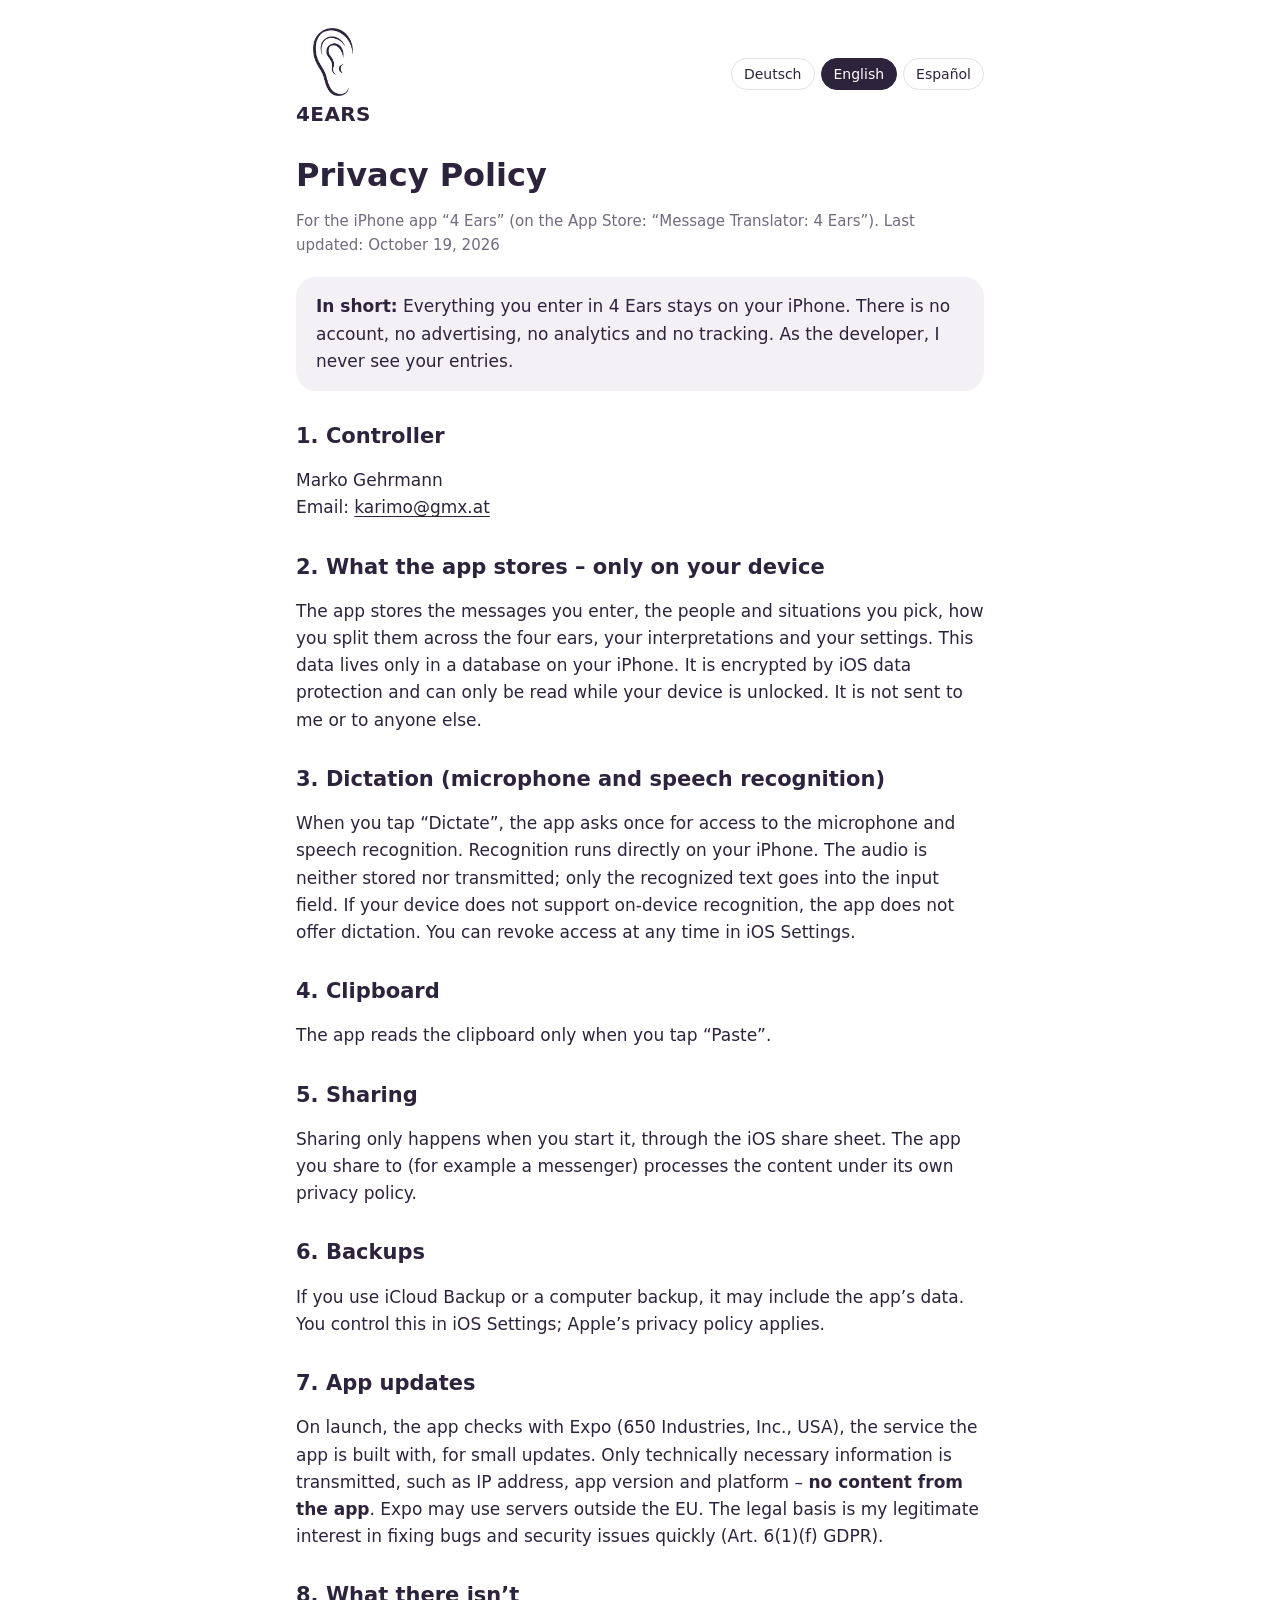
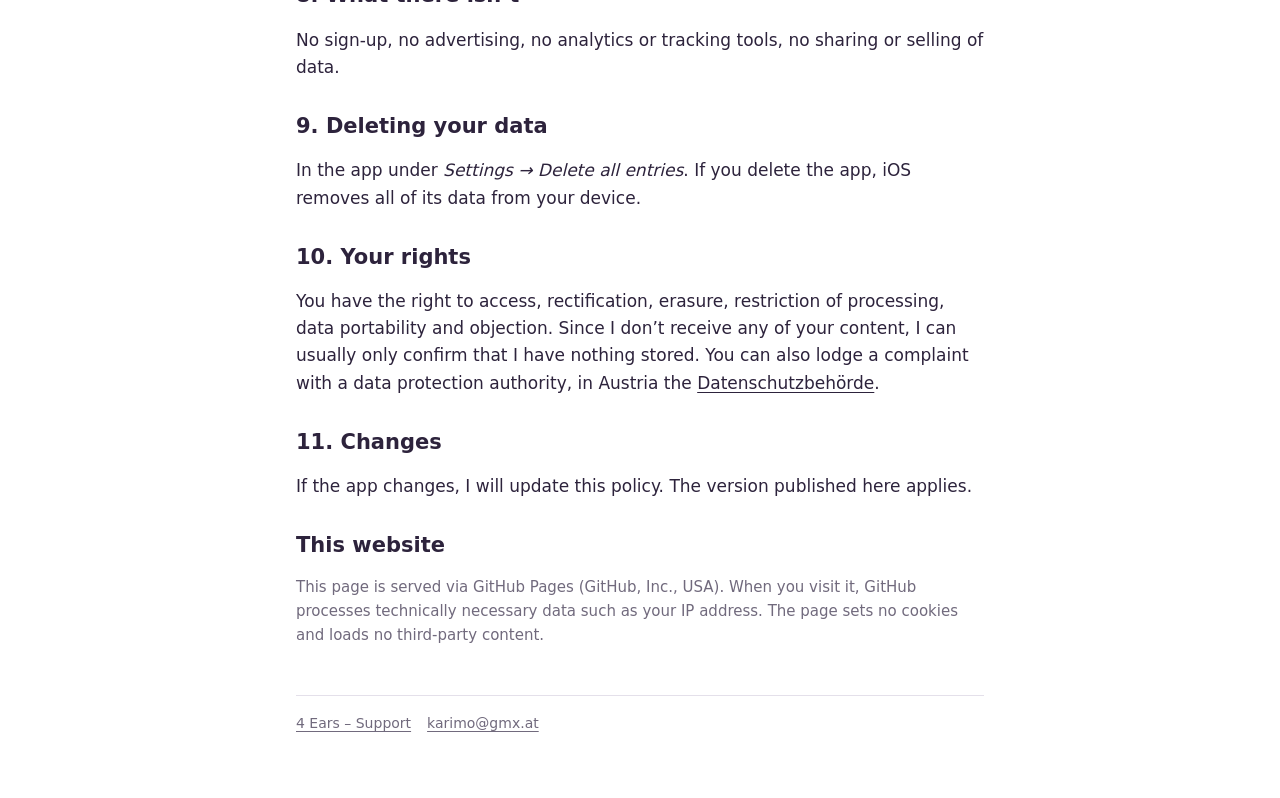
==== datenschutz.html @ 1b4c370c "Support- und Datenschutzseite von 4 Ears Co-Authored-By: Claude Opus 5.5 <noreply@anthropic.com> Cla" ====
<!doctype html>
<html lang="de">
<head>
<meta charset="utf-8">
<meta name="viewport" content="width=device-width, initial-scale=1">
<title>Datenschutz – 4 Ears</title>
<link rel="icon" href="favicon.png">
<link rel="apple-touch-icon" href="apple-touch-icon.png">
<link rel="stylesheet" href="seite.css">
<script src="sprache.js"></script>
</head>
<body>
<main>
  <div class="kopf">
    <a class="marke" href="./"><span class="ohr" aria-hidden="true"></span><b>4EARS</b></a>
    <div class="sprachen" role="group" aria-label="Sprache / Language / Idioma">
      <button type="button" value="de" aria-pressed="false">Deutsch</button>
      <button type="button" value="en" aria-pressed="false">English</button>
      <button type="button" value="es" aria-pressed="false">Español</button>
    </div>
  </div>

  <!-- ===================== Deutsch ===================== -->
  <article data-lang="de" lang="de">
    <h1>Datenschutzerklärung</h1>
    <p class="stand">Für die iPhone-App „4 Ears“ (im App Store: „Message Translator: 4 Ears“). Stand: 19. Oktober 2026</p>

    <div class="kurz"><p><b>Kurz gesagt:</b> Alles, was du in 4 Ears eingibst, bleibt auf deinem iPhone. Es gibt kein Konto, keine Werbung, keine Analyse und kein Tracking. Ich als Entwickler bekomme deine Einträge nie zu sehen.</p></div>

    <h2>1. Verantwortlich</h2>
    <p>Marko Gehrmann<br>E-Mail: <a href="mailto:karimo@gmx.at">karimo@gmx.at</a></p>

    <h2>2. Was die App speichert – nur auf deinem Gerät</h2>
    <p>Die App speichert die Nachrichten, die du eingibst, die gewählten Personen und Situationen, deine Verteilung auf die vier Ohren, deine Deutungen und deine Einstellungen. Diese Daten liegen ausschließlich in einer Datenbank auf deinem iPhone. Sie sind durch den iOS-Datenschutz verschlüsselt und nur bei entsperrtem Gerät lesbar. Sie werden nicht an mich oder an Dritte übertragen.</p>

    <h2>3. Diktieren (Mikrofon und Spracherkennung)</h2>
    <p>Wenn du auf „Einsprechen“ tippst, fragt die App einmalig nach Zugriff auf Mikrofon und Spracherkennung. Die Erkennung läuft direkt auf deinem iPhone. Die Aufnahme wird nicht gespeichert und nicht übertragen, nur der erkannte Text landet im Eingabefeld. Unterstützt dein Gerät keine Erkennung auf dem Gerät, bietet die App das Diktieren nicht an. Den Zugriff kannst du jederzeit in den iOS-Einstellungen widerrufen.</p>

    <h2>4. Zwischenablage</h2>
    <p>Die App liest die Zwischenablage nur, wenn du auf „Einfügen“ tippst.</p>

    <h2>5. Teilen</h2>
    <p>Teilen geschieht nur, wenn du es auslöst – über das Teilen-Menü von iOS. Die App, an die du teilst (z. B. ein Messenger), verarbeitet die Inhalte nach ihren eigenen Datenschutzbestimmungen.</p>

    <h2>6. Backups</h2>
    <p>Wenn du iCloud-Backup oder ein Backup am Computer nutzt, kann es die Daten der App enthalten. Das steuerst du in den iOS-Einstellungen; dafür gelten die Datenschutzbestimmungen von Apple.</p>

    <h2>7. App-Aktualisierungen</h2>
    <p>Beim Start fragt die App bei Expo (650 Industries, Inc., USA), dem Dienst, mit dem die App gebaut ist, nach kleinen Aktualisierungen. Dabei werden nur technisch nötige Angaben übertragen, etwa IP-Adresse, App-Version und Plattform – <b>keine Inhalte aus der App</b>. Expo kann dafür Server außerhalb der EU nutzen. Rechtsgrundlage ist mein berechtigtes Interesse, Fehler und Sicherheitslücken schnell zu beheben (Art. 6 Abs. 1 lit. f DSGVO).</p>

    <h2>8. Was es nicht gibt</h2>
    <p>Keine Registrierung, keine Werbung, keine Analyse- oder Tracking-Werkzeuge, keine Weitergabe oder Verkauf von Daten.</p>

    <h2>9. Daten löschen</h2>
    <p>In der App unter <i>Einstellungen → Alle Einträge löschen</i>. Wenn du die App löschst, entfernt iOS alle ihre Daten vom Gerät.</p>

    <h2>10. Deine Rechte</h2>
    <p>Du hast das Recht auf Auskunft, Berichtigung, Löschung, Einschränkung der Verarbeitung, Datenübertragbarkeit und Widerspruch. Da ich keine Inhalte von dir erhalte, kann ich dazu in der Regel nur bestätigen, dass ich nichts gespeichert habe. Du kannst dich außerdem bei einer Datenschutzbehörde beschweren, in Österreich bei der <a href="https://www.dsb.gv.at">Datenschutzbehörde</a>.</p>

    <h2>11. Änderungen</h2>
    <p>Ändert sich etwas an der App, passe ich diese Erklärung an. Es gilt die hier veröffentlichte Fassung.</p>

    <h2>Diese Webseite</h2>
    <p class="klein">Diese Seite wird über GitHub Pages (GitHub, Inc., USA) bereitgestellt. Beim Aufruf verarbeitet GitHub technisch nötige Daten wie deine IP-Adresse. Die Seite setzt keine Cookies und lädt keine Inhalte von Dritten.</p>
  </article>

  <!-- ===================== English ===================== -->
  <article data-lang="en" lang="en">
    <h1>Privacy Policy</h1>
    <p class="stand">For the iPhone app “4 Ears” (on the App Store: “Message Translator: 4 Ears”). Last updated: October 19, 2026</p>

    <div class="kurz"><p><b>In short:</b> Everything you enter in 4 Ears stays on your iPhone. There is no account, no advertising, no analytics and no tracking. As the developer, I never see your entries.</p></div>

    <h2>1. Controller</h2>
    <p>Marko Gehrmann<br>Email: <a href="mailto:karimo@gmx.at">karimo@gmx.at</a></p>

    <h2>2. What the app stores – only on your device</h2>
    <p>The app stores the messages you enter, the people and situations you pick, how you split them across the four ears, your interpretations and your settings. This data lives only in a database on your iPhone. It is encrypted by iOS data protection and can only be read while your device is unlocked. It is not sent to me or to anyone else.</p>

    <h2>3. Dictation (microphone and speech recognition)</h2>
    <p>When you tap “Dictate”, the app asks once for access to the microphone and speech recognition. Recognition runs directly on your iPhone. The audio is neither stored nor transmitted; only the recognized text goes into the input field. If your device does not support on-device recognition, the app does not offer dictation. You can revoke access at any time in iOS Settings.</p>

    <h2>4. Clipboard</h2>
    <p>The app reads the clipboard only when you tap “Paste”.</p>

    <h2>5. Sharing</h2>
    <p>Sharing only happens when you start it, through the iOS share sheet. The app you share to (for example a messenger) processes the content under its own privacy policy.</p>

    <h2>6. Backups</h2>
    <p>If you use iCloud Backup or a computer backup, it may include the app’s data. You control this in iOS Settings; Apple’s privacy policy applies.</p>

    <h2>7. App updates</h2>
    <p>On launch, the app checks with Expo (650 Industries, Inc., USA), the service the app is built with, for small updates. Only technically necessary information is transmitted, such as IP address, app version and platform – <b>no content from the app</b>. Expo may use servers outside the EU. The legal basis is my legitimate interest in fixing bugs and security issues quickly (Art. 6(1)(f) GDPR).</p>

    <h2>8. What there isn’t</h2>
    <p>No sign-up, no advertising, no analytics or tracking tools, no sharing or selling of data.</p>

    <h2>9. Deleting your data</h2>
    <p>In the app under <i>Settings → Delete all entries</i>. If you delete the app, iOS removes all of its data from your device.</p>

    <h2>10. Your rights</h2>
    <p>You have the right to access, rectification, erasure, restriction of processing, data portability and objection. Since I don’t receive any of your content, I can usually only confirm that I have nothing stored. You can also lodge a complaint with a data protection authority, in Austria the <a href="https://www.dsb.gv.at">Datenschutzbehörde</a>.</p>

    <h2>11. Changes</h2>
    <p>If the app changes, I will update this policy. The version published here applies.</p>

    <h2>This website</h2>
    <p class="klein">This page is served via GitHub Pages (GitHub, Inc., USA). When you visit it, GitHub processes technically necessary data such as your IP address. The page sets no cookies and loads no third-party content.</p>
  </article>

  <!-- ===================== Español ===================== -->
  <article data-lang="es" lang="es">
    <h1>Política de privacidad</h1>
    <p class="stand">Para la app de iPhone «4 Ears» (en el App Store: «Message Translator: 4 Ears»). Última actualización: 19 de octubre de 2026</p>

    <div class="kurz"><p><b>En resumen:</b> todo lo que escribes en 4 Ears se queda en tu iPhone. No hay cuenta, ni publicidad, ni análisis, ni rastreo. Como desarrollador, nunca veo tus entradas.</p></div>

    <h2>1. Responsable</h2>
    <p>Marko Gehrmann<br>Correo: <a href="mailto:karimo@gmx.at">karimo@gmx.at</a></p>

    <h2>2. Qué guarda la app – solo en tu dispositivo</h2>
    <p>La app guarda los mensajes que escribes, las personas y situaciones que eliges, cómo los repartes entre las cuatro orejas, tus interpretaciones y tus ajustes. Estos datos están únicamente en una base de datos en tu iPhone. Están cifrados por la protección de datos de iOS y solo se pueden leer con el dispositivo desbloqueado. No se envían ni a mí ni a terceros.</p>

    <h2>3. Dictado (micrófono y reconocimiento de voz)</h2>
    <p>Al tocar «Dictar», la app pide una vez acceso al micrófono y al reconocimiento de voz. El reconocimiento se realiza directamente en tu iPhone. El audio no se guarda ni se transmite; solo el texto reconocido llega al campo de entrada. Si tu dispositivo no admite el reconocimiento en el propio dispositivo, la app no ofrece el dictado. Puedes retirar el acceso en cualquier momento en los Ajustes de iOS.</p>

    <h2>4. Portapapeles</h2>
    <p>La app solo lee el portapapeles cuando tocas «Pegar».</p>

    <h2>5. Compartir</h2>
    <p>Solo se comparte cuando tú lo inicias, mediante el menú de compartir de iOS. La app con la que compartes (por ejemplo, un servicio de mensajería) trata el contenido según su propia política de privacidad.</p>

    <h2>6. Copias de seguridad</h2>
    <p>Si usas la copia de seguridad de iCloud o del ordenador, puede incluir los datos de la app. Esto se controla en los Ajustes de iOS; se aplica la política de privacidad de Apple.</p>

    <h2>7. Actualizaciones de la app</h2>
    <p>Al iniciarse, la app consulta a Expo (650 Industries, Inc., EE. UU.), el servicio con el que está hecha, si hay pequeñas actualizaciones. Solo se transmiten datos técnicamente necesarios, como la dirección IP, la versión de la app y la plataforma – <b>ningún contenido de la app</b>. Expo puede usar servidores fuera de la UE. La base jurídica es mi interés legítimo en corregir errores y fallos de seguridad con rapidez (art. 6.1.f del RGPD).</p>

    <h2>8. Lo que no hay</h2>
    <p>Ni registro, ni publicidad, ni herramientas de análisis o rastreo, ni cesión o venta de datos.</p>

    <h2>9. Borrar tus datos</h2>
    <p>En la app, en <i>Ajustes → Borrar todas las entradas</i>. Si eliminas la app, iOS borra todos sus datos del dispositivo.</p>

    <h2>10. Tus derechos</h2>
    <p>Tienes derecho de acceso, rectificación, supresión, limitación del tratamiento, portabilidad y oposición. Como no recibo ningún contenido tuyo, normalmente solo puedo confirmar que no tengo nada guardado. También puedes presentar una reclamación ante una autoridad de protección de datos; en Austria, la <a href="https://www.dsb.gv.at">Datenschutzbehörde</a>.</p>

    <h2>11. Cambios</h2>
    <p>Si la app cambia, actualizaré esta política. Se aplica la versión publicada aquí.</p>

    <h2>Esta página web</h2>
    <p class="klein">Esta página se sirve mediante GitHub Pages (GitHub, Inc., EE. UU.). Al visitarla, GitHub trata datos técnicamente necesarios como tu dirección IP. La página no usa cookies ni carga contenido de terceros.</p>
  </article>

  <footer>
    <a href="./">4 Ears – Support</a>
    <a href="mailto:karimo@gmx.at">karimo@gmx.at</a>
  </footer>
</main>
</body>
</html>
---- seite.css ----
/* 4 Ears – öffentliche Seiten (Support, Datenschutz). Schrift liegt lokal, keine externen Aufrufe. */
@font-face { font-family: Lexend; font-weight: 400; src: url(fonts/Lexend_400Regular.ttf) format('truetype'); font-display: swap; }
@font-face { font-family: Lexend; font-weight: 800; src: url(fonts/Lexend_800ExtraBold.ttf) format('truetype'); font-display: swap; }

:root {
  --bg: #FFFFFF; --fg: #2D233C; --muted: #716A7D; --line: #E4E0EA; --card: #F3F1F6;
  --sach: #E3EEFB; --selbst: #E1F3E7; --bez: #FFF2D9; --appell: #FBE3E8;
  color-scheme: light dark;
}
@media (prefers-color-scheme: dark) {
  :root { --bg: #15121B; --fg: #EDE9F3; --muted: #A49DAF; --line: #2E2938; --card: #201C28;
    --sach: #232C3B; --selbst: #20302A; --bez: #33301F; --appell: #352329; }
}
* { box-sizing: border-box; }
body { margin: 0; background: var(--bg); color: var(--fg); font: 400 17px/1.6 Lexend, system-ui, sans-serif; }
main { max-width: 720px; margin: 0 auto; padding: 24px 16px 64px; }
a { color: inherit; text-underline-offset: 3px; }

.kopf { display: flex; align-items: center; justify-content: space-between; gap: 12px; flex-wrap: wrap; }
.marke { display: flex; flex-direction: column; align-items: center; gap: 4px; text-decoration: none; }
.marke .ohr { width: 40px; height: 76px; background: var(--fg); -webkit-mask: url(ohr.png) center / contain no-repeat; mask: url(ohr.png) center / contain no-repeat; }
.marke b { font-weight: 800; font-size: 20px; letter-spacing: .02em; line-height: 1; }
.sprachen { display: flex; gap: 6px; }
.sprachen button { font: inherit; font-size: 14px; color: var(--fg); background: transparent; border: 1.5px solid var(--line); border-radius: 999px; padding: 4px 12px; cursor: pointer; }
.sprachen button[aria-pressed="true"] { background: var(--fg); color: var(--bg); border-color: var(--fg); }

h1 { font-weight: 800; font-size: 32px; line-height: 1.2; margin: 32px 0 8px; }
h2 { font-weight: 800; font-size: 21px; line-height: 1.3; margin: 32px 0 8px; }
.stand, .klein { color: var(--muted); font-size: 15px; }
.kurz { background: var(--card); border-radius: 20px; padding: 16px 20px; margin: 20px 0; }
.kurz p { margin: 0; }
.ohren { display: grid; grid-template-columns: 1fr 1fr; gap: 8px; margin: 20px 0; }
.ohren div { border-radius: 18px; padding: 12px 14px; font-size: 15px; }
.ohren b { display: block; font-weight: 800; }
.knopf { display: inline-block; font-weight: 800; background: var(--fg); color: var(--bg); text-decoration: none; border-radius: 999px; padding: 12px 22px; }
footer { margin-top: 48px; padding-top: 16px; border-top: 1px solid var(--line); color: var(--muted); font-size: 14px; display: flex; gap: 16px; flex-wrap: wrap; }

/* Sprachen: ohne JavaScript sind alle sichtbar, mit JavaScript nur die gewählte */
.js [data-lang]:not(.aktiv) { display: none; }
h3 { font-weight: 800; font-size: 17px; margin: 20px 0 4px; }
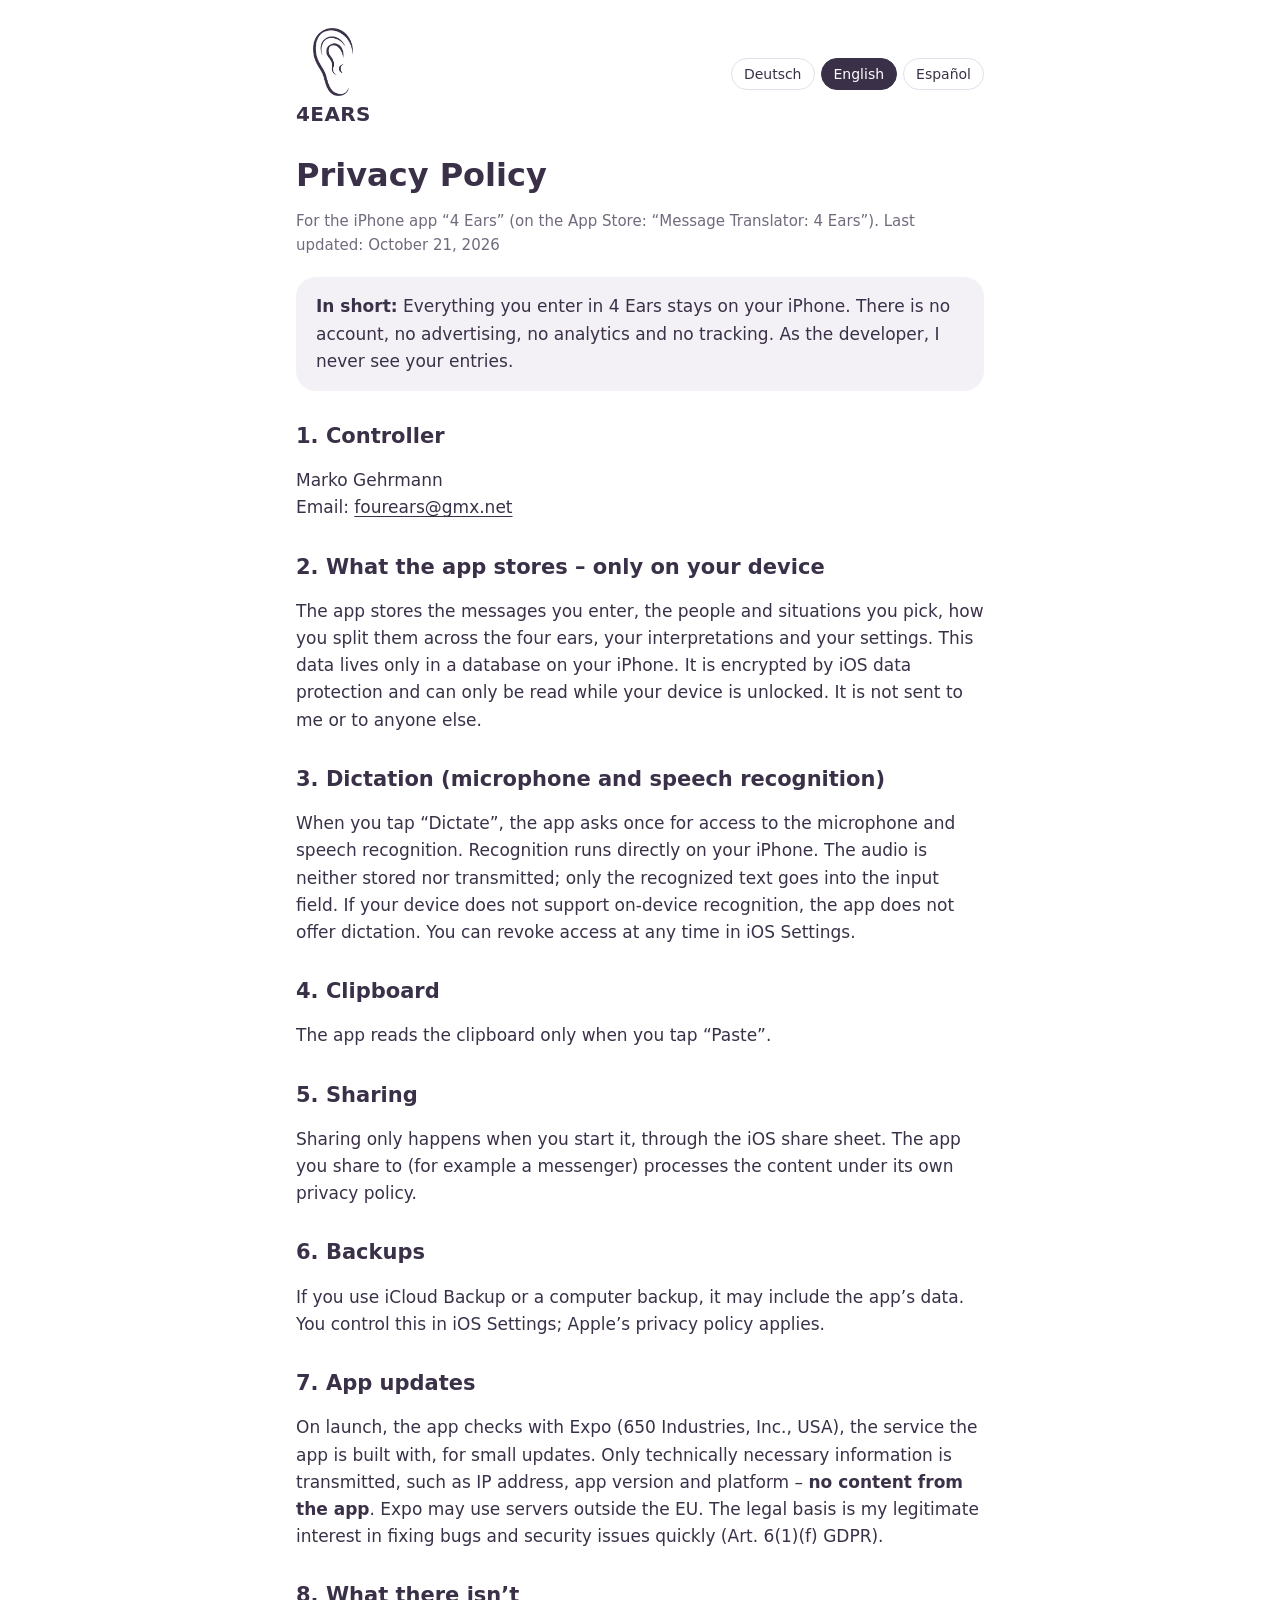
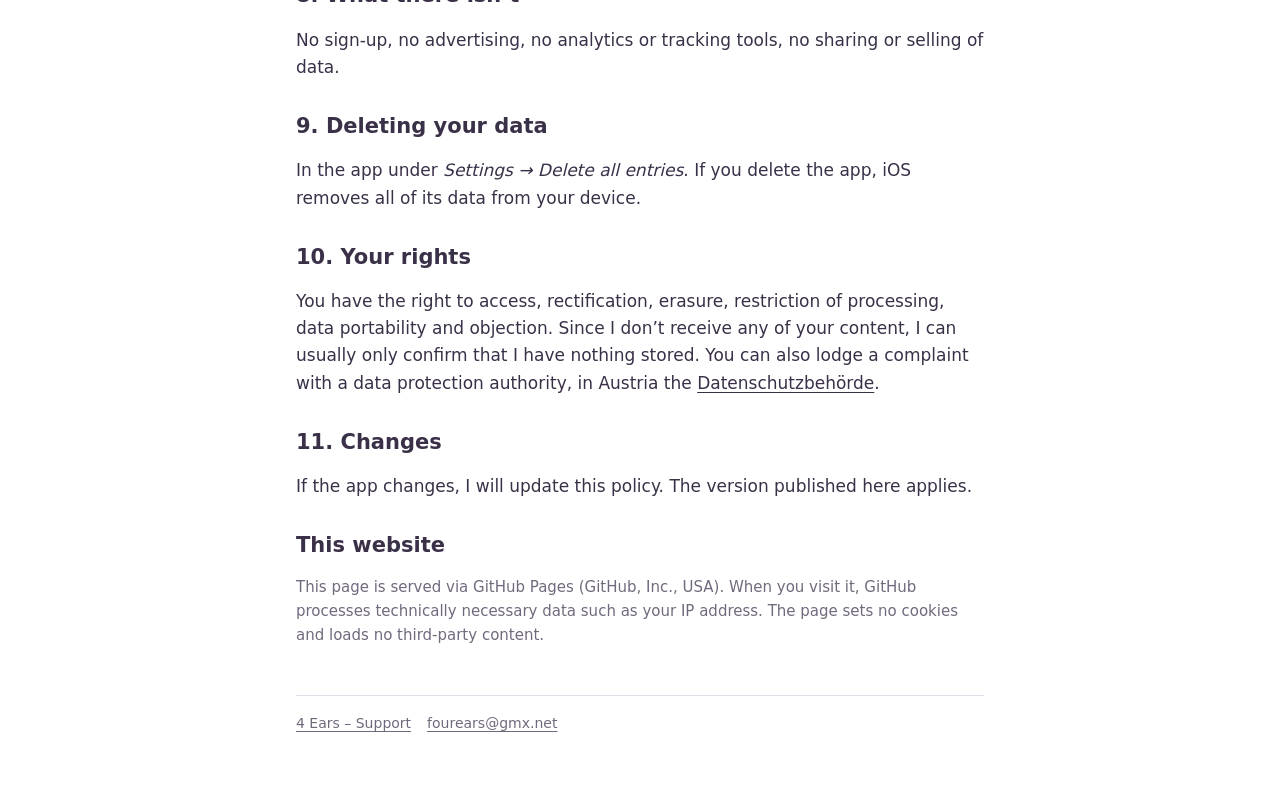
==== commit 08bf3801: "Kontaktadresse auf fourears@gmx.net umgestellt Co-Authored-By: Claude Opus 5.5 <noreply@anthropic.co" ====
--- a/datenschutz.html
+++ b/datenschutz.html
@@ -23,12 +23,12 @@
   <!-- ===================== Deutsch ===================== -->
   <article data-lang="de" lang="de">
     <h1>Datenschutzerklärung</h1>
-    <p class="stand">Für die iPhone-App „4 Ears“ (im App Store: „Message Translator: 4 Ears“). Stand: 19. Oktober 2026</p>
+    <p class="stand">Für die iPhone-App „4 Ears“ (im App Store: „Message Translator: 4 Ears“). Stand: 21. Oktober 2026</p>
 
     <div class="kurz"><p><b>Kurz gesagt:</b> Alles, was du in 4 Ears eingibst, bleibt auf deinem iPhone. Es gibt kein Konto, keine Werbung, keine Analyse und kein Tracking. Ich als Entwickler bekomme deine Einträge nie zu sehen.</p></div>
 
     <h2>1. Verantwortlich</h2>
-    <p>Marko Gehrmann<br>E-Mail: <a href="mailto:karimo@gmx.at">karimo@gmx.at</a></p>
+    <p>Marko Gehrmann<br>E-Mail: <a href="mailto:fourears@gmx.net">fourears@gmx.net</a></p>
 
     <h2>2. Was die App speichert – nur auf deinem Gerät</h2>
     <p>Die App speichert die Nachrichten, die du eingibst, die gewählten Personen und Situationen, deine Verteilung auf die vier Ohren, deine Deutungen und deine Einstellungen. Diese Daten liegen ausschließlich in einer Datenbank auf deinem iPhone. Sie sind durch den iOS-Datenschutz verschlüsselt und nur bei entsperrtem Gerät lesbar. Sie werden nicht an mich oder an Dritte übertragen.</p>
@@ -67,12 +67,12 @@
   <!-- ===================== English ===================== -->
   <article data-lang="en" lang="en">
     <h1>Privacy Policy</h1>
-    <p class="stand">For the iPhone app “4 Ears” (on the App Store: “Message Translator: 4 Ears”). Last updated: October 19, 2026</p>
+    <p class="stand">For the iPhone app “4 Ears” (on the App Store: “Message Translator: 4 Ears”). Last updated: October 21, 2026</p>
 
     <div class="kurz"><p><b>In short:</b> Everything you enter in 4 Ears stays on your iPhone. There is no account, no advertising, no analytics and no tracking. As the developer, I never see your entries.</p></div>
 
     <h2>1. Controller</h2>
-    <p>Marko Gehrmann<br>Email: <a href="mailto:karimo@gmx.at">karimo@gmx.at</a></p>
+    <p>Marko Gehrmann<br>Email: <a href="mailto:fourears@gmx.net">fourears@gmx.net</a></p>
 
     <h2>2. What the app stores – only on your device</h2>
     <p>The app stores the messages you enter, the people and situations you pick, how you split them across the four ears, your interpretations and your settings. This data lives only in a database on your iPhone. It is encrypted by iOS data protection and can only be read while your device is unlocked. It is not sent to me or to anyone else.</p>
@@ -111,12 +111,12 @@
   <!-- ===================== Español ===================== -->
   <article data-lang="es" lang="es">
     <h1>Política de privacidad</h1>
-    <p class="stand">Para la app de iPhone «4 Ears» (en el App Store: «Message Translator: 4 Ears»). Última actualización: 19 de octubre de 2026</p>
+    <p class="stand">Para la app de iPhone «4 Ears» (en el App Store: «Message Translator: 4 Ears»). Última actualización: 21 de octubre de 2026</p>
 
     <div class="kurz"><p><b>En resumen:</b> todo lo que escribes en 4 Ears se queda en tu iPhone. No hay cuenta, ni publicidad, ni análisis, ni rastreo. Como desarrollador, nunca veo tus entradas.</p></div>
 
     <h2>1. Responsable</h2>
-    <p>Marko Gehrmann<br>Correo: <a href="mailto:karimo@gmx.at">karimo@gmx.at</a></p>
+    <p>Marko Gehrmann<br>Correo: <a href="mailto:fourears@gmx.net">fourears@gmx.net</a></p>
 
     <h2>2. Qué guarda la app – solo en tu dispositivo</h2>
     <p>La app guarda los mensajes que escribes, las personas y situaciones que eliges, cómo los repartes entre las cuatro orejas, tus interpretaciones y tus ajustes. Estos datos están únicamente en una base de datos en tu iPhone. Están cifrados por la protección de datos de iOS y solo se pueden leer con el dispositivo desbloqueado. No se envían ni a mí ni a terceros.</p>
@@ -154,7 +154,7 @@
 
   <footer>
     <a href="./">4 Ears – Support</a>
-    <a href="mailto:karimo@gmx.at">karimo@gmx.at</a>
+    <a href="mailto:fourears@gmx.net">fourears@gmx.net</a>
   </footer>
 </main>
 </body>
--- a/seite.css
+++ b/seite.css
@@ -3,7 +3,7 @@
 @font-face { font-family: Lexend; font-weight: 800; src: url(fonts/Lexend_800ExtraBold.ttf) format('truetype'); font-display: swap; }
 
 :root {
-  --bg: #FFFFFF; --fg: #2D233C; --muted: #716A7D; --line: #E4E0EA; --card: #F3F1F6;
+  --bg: #FFFFFF; --fg: #3A3148; --muted: #716A7D; --line: #E4E0EA; --card: #F3F1F6;
   --sach: #E3EEFB; --selbst: #E1F3E7; --bez: #FFF2D9; --appell: #FBE3E8;
   color-scheme: light dark;
 }
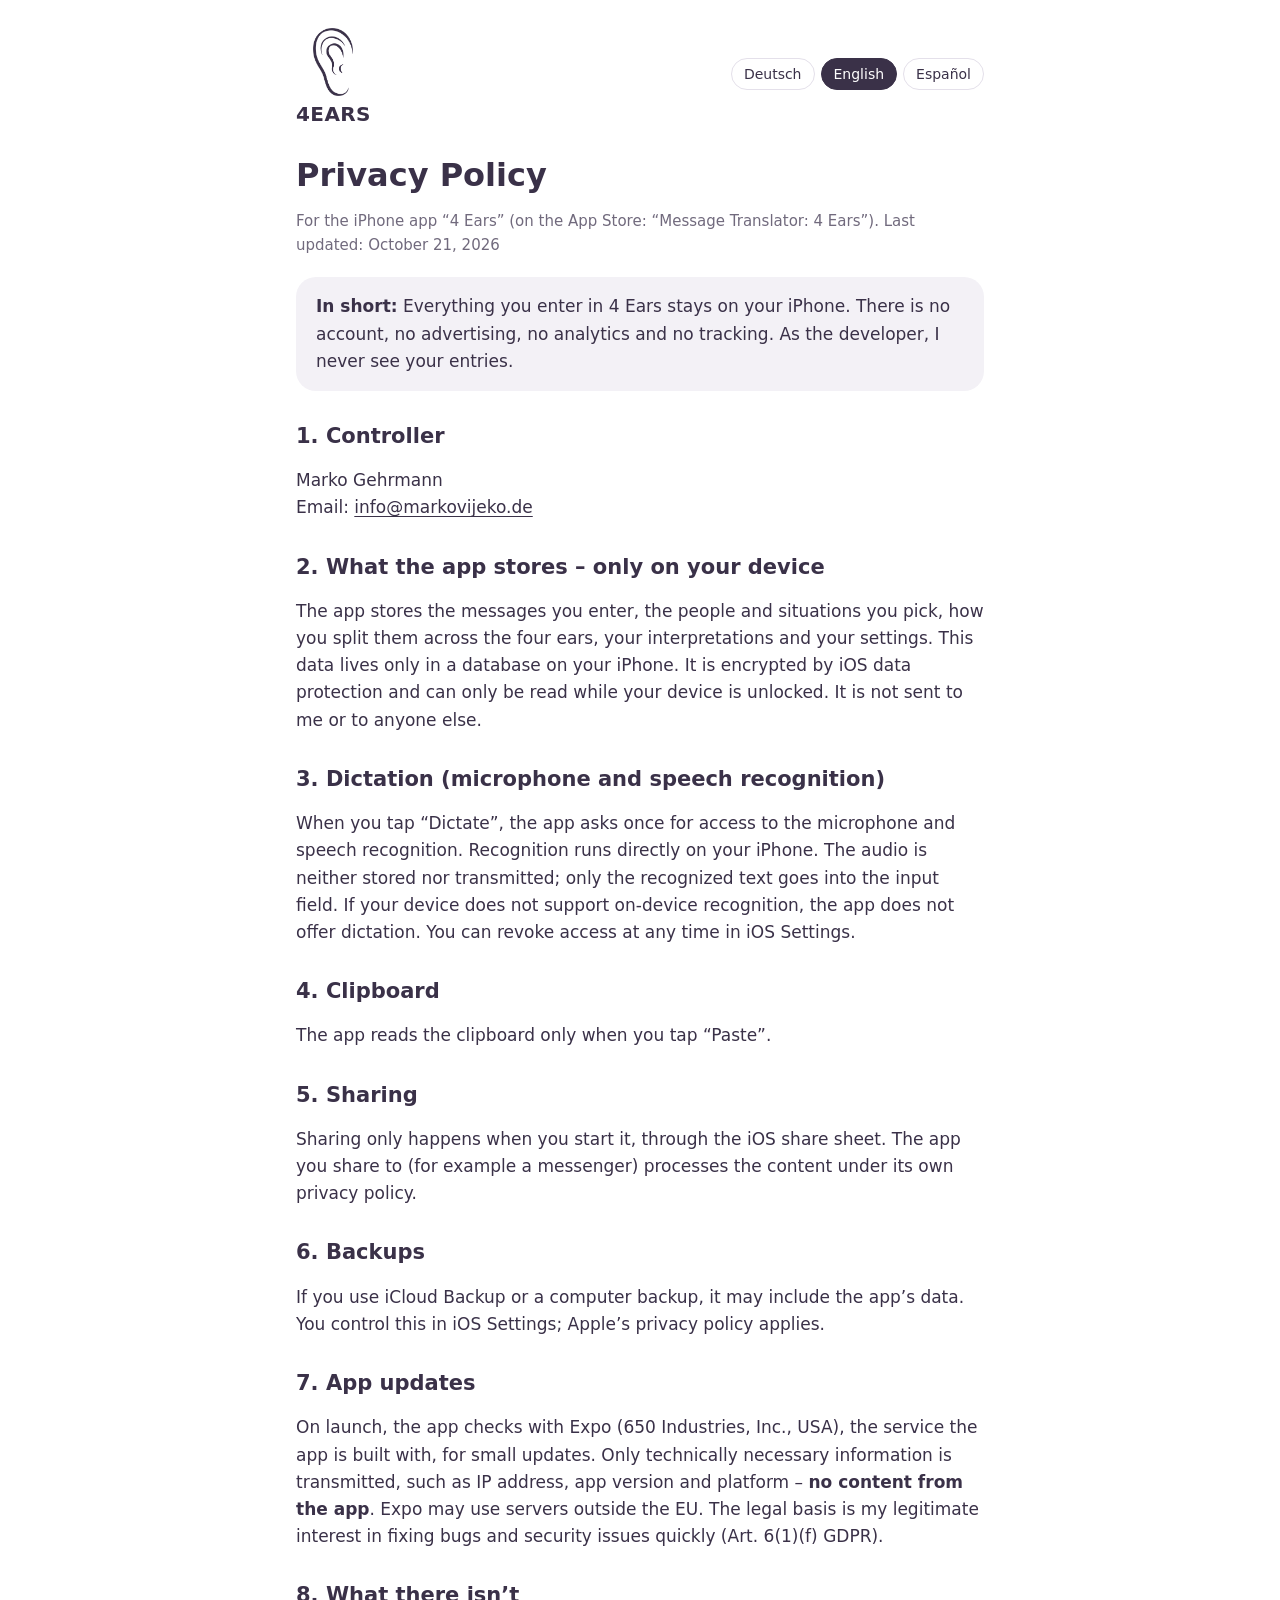
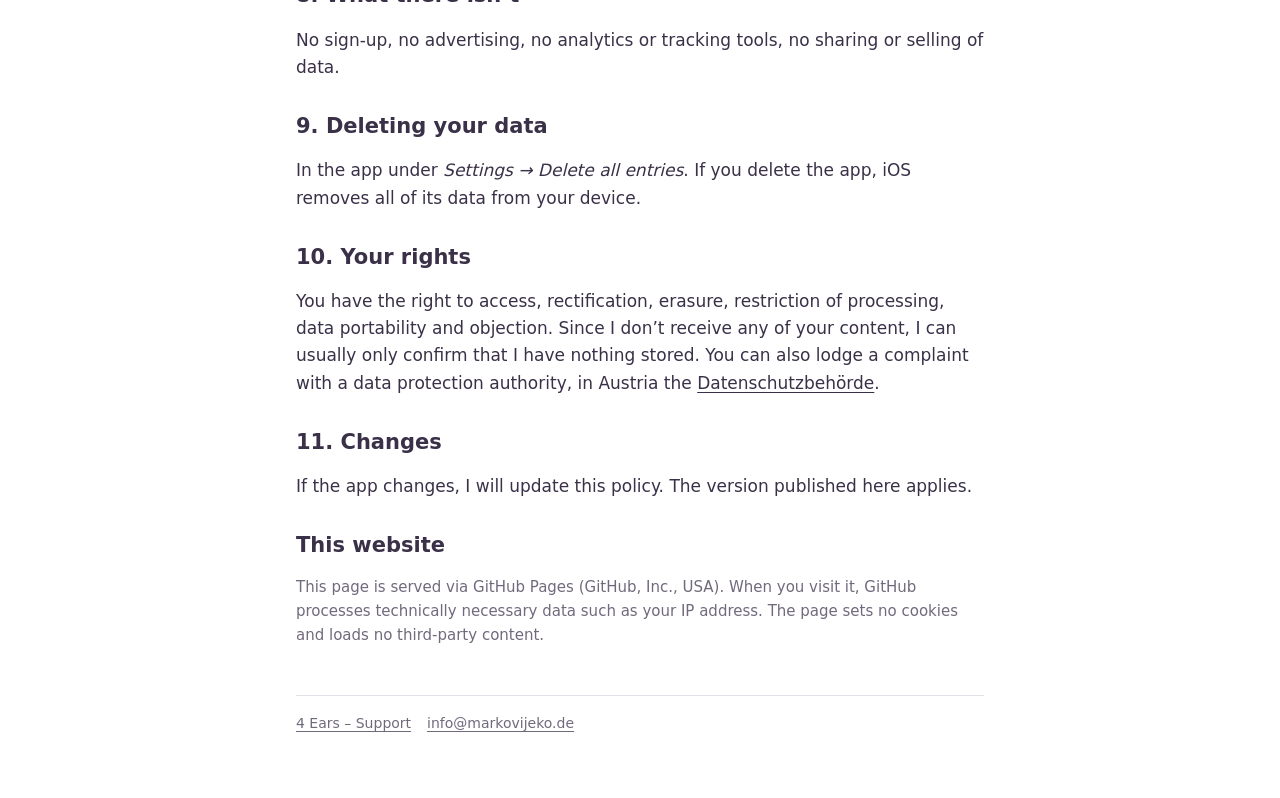
==== commit 4e8a90c2: "Kontaktadresse info@markovijeko.de Co-Authored-By: Claude Opus 5.5 <noreply@anthropic.com> Claude-Se" ====
--- a/datenschutz.html
+++ b/datenschutz.html
@@ -28,7 +28,7 @@
     <div class="kurz"><p><b>Kurz gesagt:</b> Alles, was du in 4 Ears eingibst, bleibt auf deinem iPhone. Es gibt kein Konto, keine Werbung, keine Analyse und kein Tracking. Ich als Entwickler bekomme deine Einträge nie zu sehen.</p></div>
 
     <h2>1. Verantwortlich</h2>
-    <p>Marko Gehrmann<br>E-Mail: <a href="mailto:fourears@gmx.net">fourears@gmx.net</a></p>
+    <p>Marko Gehrmann<br>E-Mail: <a href="mailto:info@markovijeko.de">info@markovijeko.de</a></p>
 
     <h2>2. Was die App speichert – nur auf deinem Gerät</h2>
     <p>Die App speichert die Nachrichten, die du eingibst, die gewählten Personen und Situationen, deine Verteilung auf die vier Ohren, deine Deutungen und deine Einstellungen. Diese Daten liegen ausschließlich in einer Datenbank auf deinem iPhone. Sie sind durch den iOS-Datenschutz verschlüsselt und nur bei entsperrtem Gerät lesbar. Sie werden nicht an mich oder an Dritte übertragen.</p>
@@ -72,7 +72,7 @@
     <div class="kurz"><p><b>In short:</b> Everything you enter in 4 Ears stays on your iPhone. There is no account, no advertising, no analytics and no tracking. As the developer, I never see your entries.</p></div>
 
     <h2>1. Controller</h2>
-    <p>Marko Gehrmann<br>Email: <a href="mailto:fourears@gmx.net">fourears@gmx.net</a></p>
+    <p>Marko Gehrmann<br>Email: <a href="mailto:info@markovijeko.de">info@markovijeko.de</a></p>
 
     <h2>2. What the app stores – only on your device</h2>
     <p>The app stores the messages you enter, the people and situations you pick, how you split them across the four ears, your interpretations and your settings. This data lives only in a database on your iPhone. It is encrypted by iOS data protection and can only be read while your device is unlocked. It is not sent to me or to anyone else.</p>
@@ -116,7 +116,7 @@
     <div class="kurz"><p><b>En resumen:</b> todo lo que escribes en 4 Ears se queda en tu iPhone. No hay cuenta, ni publicidad, ni análisis, ni rastreo. Como desarrollador, nunca veo tus entradas.</p></div>
 
     <h2>1. Responsable</h2>
-    <p>Marko Gehrmann<br>Correo: <a href="mailto:fourears@gmx.net">fourears@gmx.net</a></p>
+    <p>Marko Gehrmann<br>Correo: <a href="mailto:info@markovijeko.de">info@markovijeko.de</a></p>
 
     <h2>2. Qué guarda la app – solo en tu dispositivo</h2>
     <p>La app guarda los mensajes que escribes, las personas y situaciones que eliges, cómo los repartes entre las cuatro orejas, tus interpretaciones y tus ajustes. Estos datos están únicamente en una base de datos en tu iPhone. Están cifrados por la protección de datos de iOS y solo se pueden leer con el dispositivo desbloqueado. No se envían ni a mí ni a terceros.</p>
@@ -154,7 +154,7 @@
 
   <footer>
     <a href="./">4 Ears – Support</a>
-    <a href="mailto:fourears@gmx.net">fourears@gmx.net</a>
+    <a href="mailto:info@markovijeko.de">info@markovijeko.de</a>
   </footer>
 </main>
 </body>
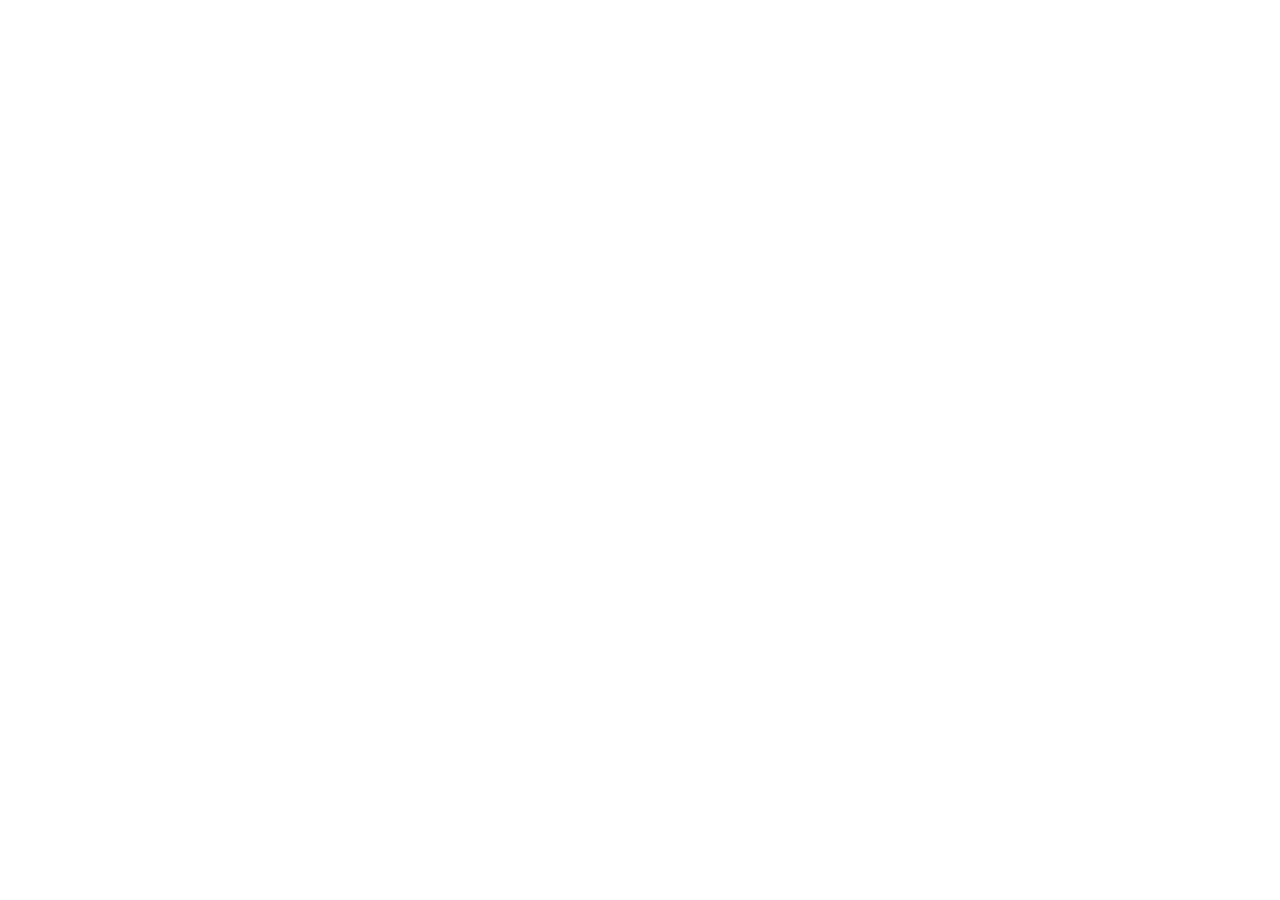
==== commit e5ac73cd: "Weiterleitung auf die gemeinsame Seite apps.markovijeko.de Co-Authored-By: Claude Opus 5.5 <noreply@" ====
--- a/datenschutz.html
+++ b/datenschutz.html
@@ -3,159 +3,13 @@
 <head>
 <meta charset="utf-8">
 <meta name="viewport" content="width=device-width, initial-scale=1">
-<title>Datenschutz – 4 Ears</title>
-<link rel="icon" href="favicon.png">
-<link rel="apple-touch-icon" href="apple-touch-icon.png">
-<link rel="stylesheet" href="seite.css">
-<script src="sprache.js"></script>
+<title>4 Ears – Datenschutz</title>
+<meta name="robots" content="noindex">
+<link rel="canonical" href="https://apps.markovijeko.de/datenschutz.html#4ears">
+<meta http-equiv="refresh" content="0; url=https://apps.markovijeko.de/datenschutz.html#4ears">
+<script>location.replace('https://apps.markovijeko.de/' + 'datenschutz.html#4ears'.replace('#', location.search + '#'));</script>
 </head>
 <body>
-<main>
-  <div class="kopf">
-    <a class="marke" href="./"><span class="ohr" aria-hidden="true"></span><b>4EARS</b></a>
-    <div class="sprachen" role="group" aria-label="Sprache / Language / Idioma">
-      <button type="button" value="de" aria-pressed="false">Deutsch</button>
-      <button type="button" value="en" aria-pressed="false">English</button>
-      <button type="button" value="es" aria-pressed="false">Español</button>
-    </div>
-  </div>
-
-  <!-- ===================== Deutsch ===================== -->
-  <article data-lang="de" lang="de">
-    <h1>Datenschutzerklärung</h1>
-    <p class="stand">Für die iPhone-App „4 Ears“ (im App Store: „Message Translator: 4 Ears“). Stand: 21. Oktober 2026</p>
-
-    <div class="kurz"><p><b>Kurz gesagt:</b> Alles, was du in 4 Ears eingibst, bleibt auf deinem iPhone. Es gibt kein Konto, keine Werbung, keine Analyse und kein Tracking. Ich als Entwickler bekomme deine Einträge nie zu sehen.</p></div>
-
-    <h2>1. Verantwortlich</h2>
-    <p>Marko Gehrmann<br>E-Mail: <a href="mailto:info@markovijeko.de">info@markovijeko.de</a></p>
-
-    <h2>2. Was die App speichert – nur auf deinem Gerät</h2>
-    <p>Die App speichert die Nachrichten, die du eingibst, die gewählten Personen und Situationen, deine Verteilung auf die vier Ohren, deine Deutungen und deine Einstellungen. Diese Daten liegen ausschließlich in einer Datenbank auf deinem iPhone. Sie sind durch den iOS-Datenschutz verschlüsselt und nur bei entsperrtem Gerät lesbar. Sie werden nicht an mich oder an Dritte übertragen.</p>
-
-    <h2>3. Diktieren (Mikrofon und Spracherkennung)</h2>
-    <p>Wenn du auf „Einsprechen“ tippst, fragt die App einmalig nach Zugriff auf Mikrofon und Spracherkennung. Die Erkennung läuft direkt auf deinem iPhone. Die Aufnahme wird nicht gespeichert und nicht übertragen, nur der erkannte Text landet im Eingabefeld. Unterstützt dein Gerät keine Erkennung auf dem Gerät, bietet die App das Diktieren nicht an. Den Zugriff kannst du jederzeit in den iOS-Einstellungen widerrufen.</p>
-
-    <h2>4. Zwischenablage</h2>
-    <p>Die App liest die Zwischenablage nur, wenn du auf „Einfügen“ tippst.</p>
-
-    <h2>5. Teilen</h2>
-    <p>Teilen geschieht nur, wenn du es auslöst – über das Teilen-Menü von iOS. Die App, an die du teilst (z. B. ein Messenger), verarbeitet die Inhalte nach ihren eigenen Datenschutzbestimmungen.</p>
-
-    <h2>6. Backups</h2>
-    <p>Wenn du iCloud-Backup oder ein Backup am Computer nutzt, kann es die Daten der App enthalten. Das steuerst du in den iOS-Einstellungen; dafür gelten die Datenschutzbestimmungen von Apple.</p>
-
-    <h2>7. App-Aktualisierungen</h2>
-    <p>Beim Start fragt die App bei Expo (650 Industries, Inc., USA), dem Dienst, mit dem die App gebaut ist, nach kleinen Aktualisierungen. Dabei werden nur technisch nötige Angaben übertragen, etwa IP-Adresse, App-Version und Plattform – <b>keine Inhalte aus der App</b>. Expo kann dafür Server außerhalb der EU nutzen. Rechtsgrundlage ist mein berechtigtes Interesse, Fehler und Sicherheitslücken schnell zu beheben (Art. 6 Abs. 1 lit. f DSGVO).</p>
-
-    <h2>8. Was es nicht gibt</h2>
-    <p>Keine Registrierung, keine Werbung, keine Analyse- oder Tracking-Werkzeuge, keine Weitergabe oder Verkauf von Daten.</p>
-
-    <h2>9. Daten löschen</h2>
-    <p>In der App unter <i>Einstellungen → Alle Einträge löschen</i>. Wenn du die App löschst, entfernt iOS alle ihre Daten vom Gerät.</p>
-
-    <h2>10. Deine Rechte</h2>
-    <p>Du hast das Recht auf Auskunft, Berichtigung, Löschung, Einschränkung der Verarbeitung, Datenübertragbarkeit und Widerspruch. Da ich keine Inhalte von dir erhalte, kann ich dazu in der Regel nur bestätigen, dass ich nichts gespeichert habe. Du kannst dich außerdem bei einer Datenschutzbehörde beschweren, in Österreich bei der <a href="https://www.dsb.gv.at">Datenschutzbehörde</a>.</p>
-
-    <h2>11. Änderungen</h2>
-    <p>Ändert sich etwas an der App, passe ich diese Erklärung an. Es gilt die hier veröffentlichte Fassung.</p>
-
-    <h2>Diese Webseite</h2>
-    <p class="klein">Diese Seite wird über GitHub Pages (GitHub, Inc., USA) bereitgestellt. Beim Aufruf verarbeitet GitHub technisch nötige Daten wie deine IP-Adresse. Die Seite setzt keine Cookies und lädt keine Inhalte von Dritten.</p>
-  </article>
-
-  <!-- ===================== English ===================== -->
-  <article data-lang="en" lang="en">
-    <h1>Privacy Policy</h1>
-    <p class="stand">For the iPhone app “4 Ears” (on the App Store: “Message Translator: 4 Ears”). Last updated: October 21, 2026</p>
-
-    <div class="kurz"><p><b>In short:</b> Everything you enter in 4 Ears stays on your iPhone. There is no account, no advertising, no analytics and no tracking. As the developer, I never see your entries.</p></div>
-
-    <h2>1. Controller</h2>
-    <p>Marko Gehrmann<br>Email: <a href="mailto:info@markovijeko.de">info@markovijeko.de</a></p>
-
-    <h2>2. What the app stores – only on your device</h2>
-    <p>The app stores the messages you enter, the people and situations you pick, how you split them across the four ears, your interpretations and your settings. This data lives only in a database on your iPhone. It is encrypted by iOS data protection and can only be read while your device is unlocked. It is not sent to me or to anyone else.</p>
-
-    <h2>3. Dictation (microphone and speech recognition)</h2>
-    <p>When you tap “Dictate”, the app asks once for access to the microphone and speech recognition. Recognition runs directly on your iPhone. The audio is neither stored nor transmitted; only the recognized text goes into the input field. If your device does not support on-device recognition, the app does not offer dictation. You can revoke access at any time in iOS Settings.</p>
-
-    <h2>4. Clipboard</h2>
-    <p>The app reads the clipboard only when you tap “Paste”.</p>
-
-    <h2>5. Sharing</h2>
-    <p>Sharing only happens when you start it, through the iOS share sheet. The app you share to (for example a messenger) processes the content under its own privacy policy.</p>
-
-    <h2>6. Backups</h2>
-    <p>If you use iCloud Backup or a computer backup, it may include the app’s data. You control this in iOS Settings; Apple’s privacy policy applies.</p>
-
-    <h2>7. App updates</h2>
-    <p>On launch, the app checks with Expo (650 Industries, Inc., USA), the service the app is built with, for small updates. Only technically necessary information is transmitted, such as IP address, app version and platform – <b>no content from the app</b>. Expo may use servers outside the EU. The legal basis is my legitimate interest in fixing bugs and security issues quickly (Art. 6(1)(f) GDPR).</p>
-
-    <h2>8. What there isn’t</h2>
-    <p>No sign-up, no advertising, no analytics or tracking tools, no sharing or selling of data.</p>
-
-    <h2>9. Deleting your data</h2>
-    <p>In the app under <i>Settings → Delete all entries</i>. If you delete the app, iOS removes all of its data from your device.</p>
-
-    <h2>10. Your rights</h2>
-    <p>You have the right to access, rectification, erasure, restriction of processing, data portability and objection. Since I don’t receive any of your content, I can usually only confirm that I have nothing stored. You can also lodge a complaint with a data protection authority, in Austria the <a href="https://www.dsb.gv.at">Datenschutzbehörde</a>.</p>
-
-    <h2>11. Changes</h2>
-    <p>If the app changes, I will update this policy. The version published here applies.</p>
-
-    <h2>This website</h2>
-    <p class="klein">This page is served via GitHub Pages (GitHub, Inc., USA). When you visit it, GitHub processes technically necessary data such as your IP address. The page sets no cookies and loads no third-party content.</p>
-  </article>
-
-  <!-- ===================== Español ===================== -->
-  <article data-lang="es" lang="es">
-    <h1>Política de privacidad</h1>
-    <p class="stand">Para la app de iPhone «4 Ears» (en el App Store: «Message Translator: 4 Ears»). Última actualización: 21 de octubre de 2026</p>
-
-    <div class="kurz"><p><b>En resumen:</b> todo lo que escribes en 4 Ears se queda en tu iPhone. No hay cuenta, ni publicidad, ni análisis, ni rastreo. Como desarrollador, nunca veo tus entradas.</p></div>
-
-    <h2>1. Responsable</h2>
-    <p>Marko Gehrmann<br>Correo: <a href="mailto:info@markovijeko.de">info@markovijeko.de</a></p>
-
-    <h2>2. Qué guarda la app – solo en tu dispositivo</h2>
-    <p>La app guarda los mensajes que escribes, las personas y situaciones que eliges, cómo los repartes entre las cuatro orejas, tus interpretaciones y tus ajustes. Estos datos están únicamente en una base de datos en tu iPhone. Están cifrados por la protección de datos de iOS y solo se pueden leer con el dispositivo desbloqueado. No se envían ni a mí ni a terceros.</p>
-
-    <h2>3. Dictado (micrófono y reconocimiento de voz)</h2>
-    <p>Al tocar «Dictar», la app pide una vez acceso al micrófono y al reconocimiento de voz. El reconocimiento se realiza directamente en tu iPhone. El audio no se guarda ni se transmite; solo el texto reconocido llega al campo de entrada. Si tu dispositivo no admite el reconocimiento en el propio dispositivo, la app no ofrece el dictado. Puedes retirar el acceso en cualquier momento en los Ajustes de iOS.</p>
-
-    <h2>4. Portapapeles</h2>
-    <p>La app solo lee el portapapeles cuando tocas «Pegar».</p>
-
-    <h2>5. Compartir</h2>
-    <p>Solo se comparte cuando tú lo inicias, mediante el menú de compartir de iOS. La app con la que compartes (por ejemplo, un servicio de mensajería) trata el contenido según su propia política de privacidad.</p>
-
-    <h2>6. Copias de seguridad</h2>
-    <p>Si usas la copia de seguridad de iCloud o del ordenador, puede incluir los datos de la app. Esto se controla en los Ajustes de iOS; se aplica la política de privacidad de Apple.</p>
-
-    <h2>7. Actualizaciones de la app</h2>
-    <p>Al iniciarse, la app consulta a Expo (650 Industries, Inc., EE. UU.), el servicio con el que está hecha, si hay pequeñas actualizaciones. Solo se transmiten datos técnicamente necesarios, como la dirección IP, la versión de la app y la plataforma – <b>ningún contenido de la app</b>. Expo puede usar servidores fuera de la UE. La base jurídica es mi interés legítimo en corregir errores y fallos de seguridad con rapidez (art. 6.1.f del RGPD).</p>
-
-    <h2>8. Lo que no hay</h2>
-    <p>Ni registro, ni publicidad, ni herramientas de análisis o rastreo, ni cesión o venta de datos.</p>
-
-    <h2>9. Borrar tus datos</h2>
-    <p>En la app, en <i>Ajustes → Borrar todas las entradas</i>. Si eliminas la app, iOS borra todos sus datos del dispositivo.</p>
-
-    <h2>10. Tus derechos</h2>
-    <p>Tienes derecho de acceso, rectificación, supresión, limitación del tratamiento, portabilidad y oposición. Como no recibo ningún contenido tuyo, normalmente solo puedo confirmar que no tengo nada guardado. También puedes presentar una reclamación ante una autoridad de protección de datos; en Austria, la <a href="https://www.dsb.gv.at">Datenschutzbehörde</a>.</p>
-
-    <h2>11. Cambios</h2>
-    <p>Si la app cambia, actualizaré esta política. Se aplica la versión publicada aquí.</p>
-
-    <h2>Esta página web</h2>
-    <p class="klein">Esta página se sirve mediante GitHub Pages (GitHub, Inc., EE. UU.). Al visitarla, GitHub trata datos técnicamente necesarios como tu dirección IP. La página no usa cookies ni carga contenido de terceros.</p>
-  </article>
-
-  <footer>
-    <a href="./">4 Ears – Support</a>
-    <a href="mailto:info@markovijeko.de">info@markovijeko.de</a>
-  </footer>
-</main>
+<p><a href="https://apps.markovijeko.de/datenschutz.html#4ears">https://apps.markovijeko.de/datenschutz.html#4ears</a></p>
 </body>
 </html>
